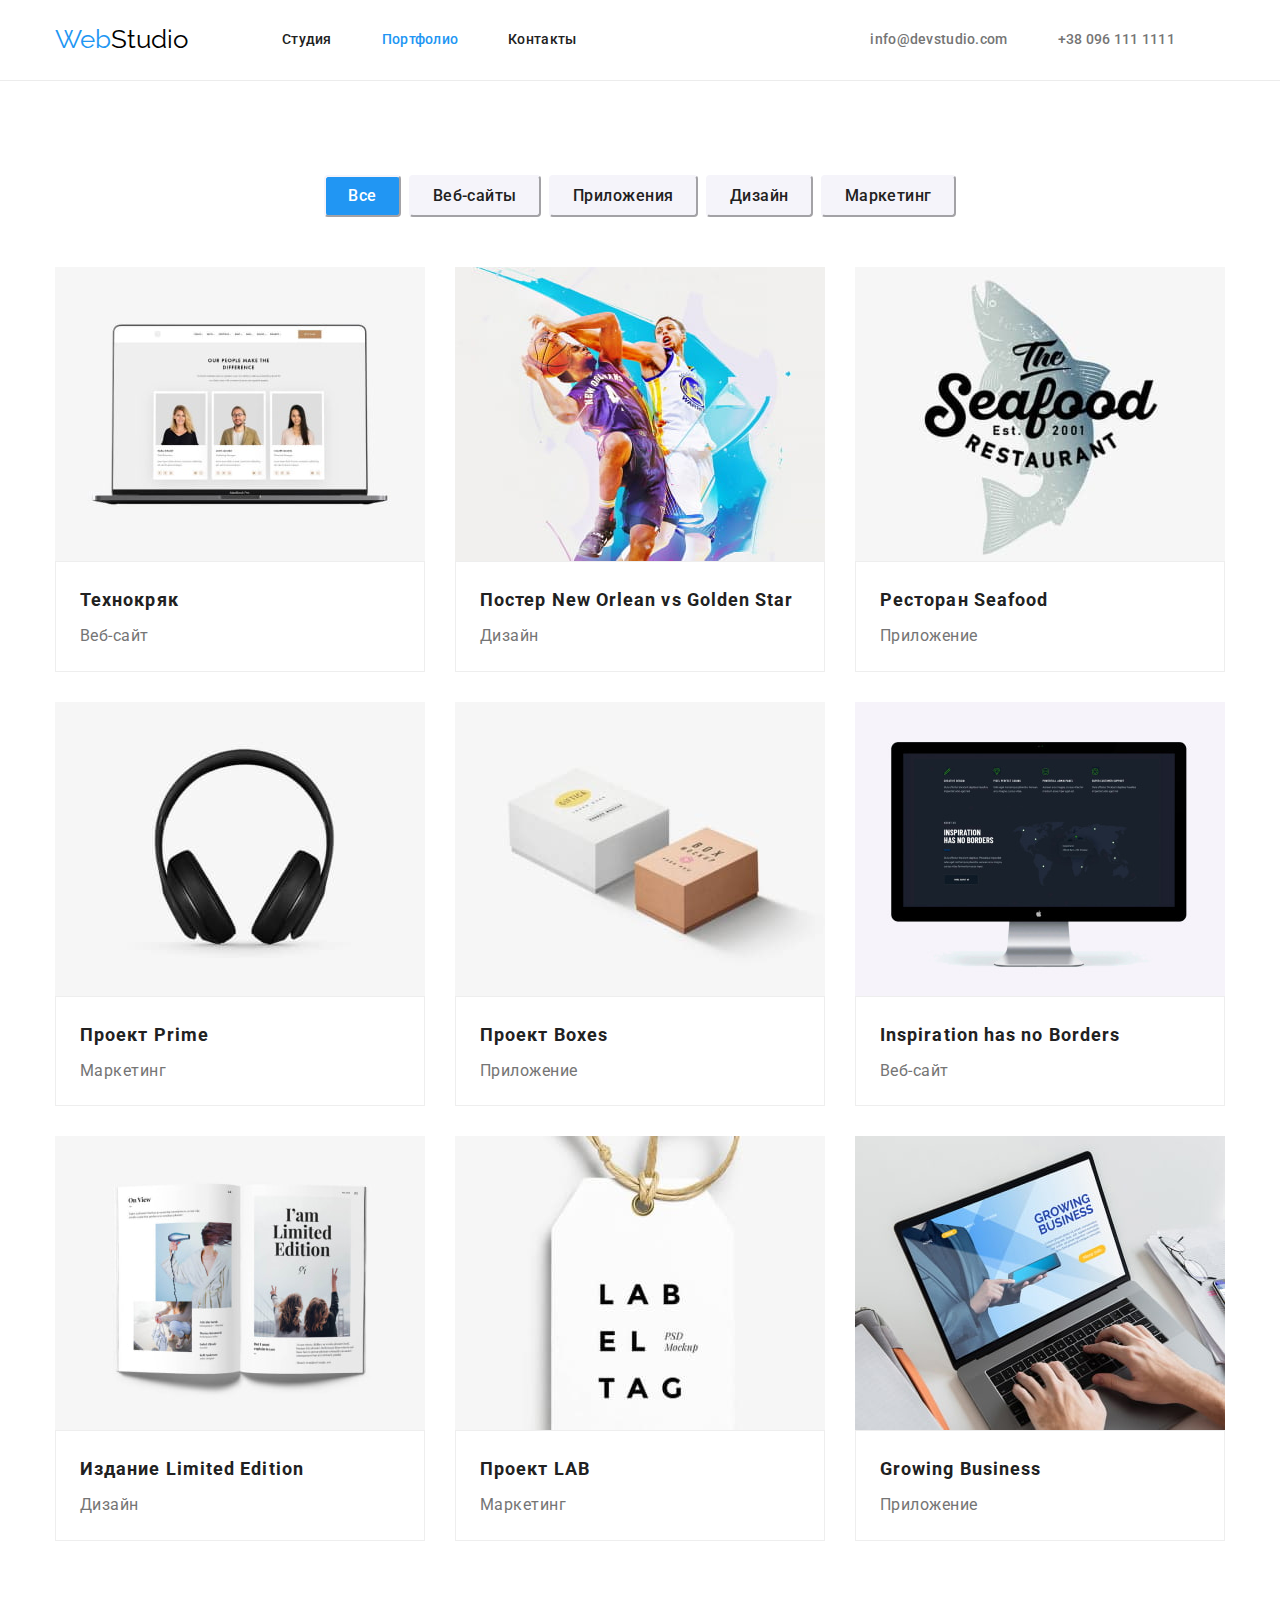
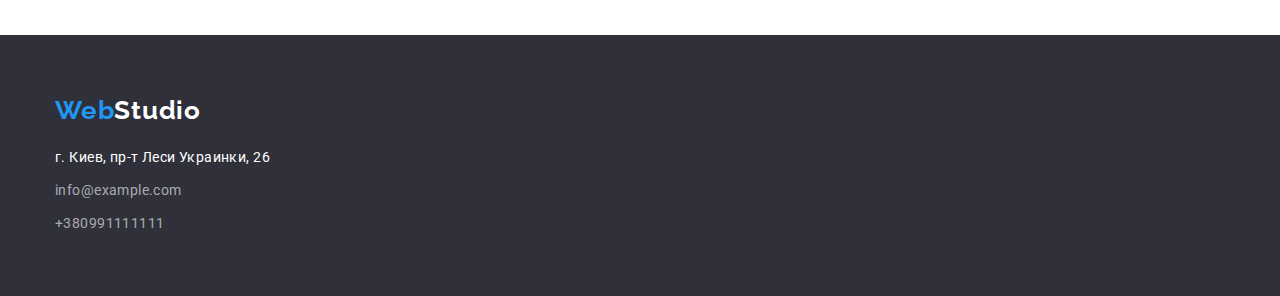
==== portfolio.html @ 75cf524b "Initial commit" ====
<!DOCTYPE html>
<html lang="ru">

<head>
    <meta charset="UTF-8">
    <meta http-equiv="X-UA-Compatible" content="IE=edge">
    <meta name="viewport" content="width=device-width, initial-scale=1.0">
    <title>Document</title>
    <link
        href="https://fonts.googleapis.com/css2?family=Montserrat:wght@400;500;600&family=Raleway:wght@700&family=Roboto:wght@400;500;700;900&display=swap"
        rel="stylesheet">
    <link rel="stylesheet"
        href="https://cdnjs.cloudflare.com/ajax/libs/modern-normalize/1.1.0/modern-normalize.min.css">
    <link rel="stylesheet" href="./css/styles.css">
</head>

<body>
    <header class="page-header">
        <div class="container">
            <nav class="main-nav">
                <a class=" link logo-link" href="WebStudio"><span class="logo-accent">Web</span>Studio</a>
                <ul class="list menu-nav header-container">
                    <li class="item menu-nav"><a href="./index.html" class="link item-link">Студия</a></li>
                    <li class="item menu-nav"><a href="./portfolio.html"
                            class="link link-current item-link">Портфолио</a></li>
                    <li class="item menu-nav"><a href="Контакты" class="link item-link">Контакты</a></li>

                </ul>
                <ul class="list site-nav header-container">
                    <li class="item site-nav"><a class="item link mail-link"
                            href="info@devstudio.com">info@devstudio.com</a></li>
                    <li class="item site-nav"><a class="item link tel-link" href="+380961111111">+38 096 111 1111</a>
                    </li>
                </ul>
            </nav>
        </div>
    </header>
    <main>
        <section class="section-portfolio">
            <div class="container container-pr">
                <ul class="list button-list">
                    <li class="btn"><button class="button button-current" type="button">Все</button></li>
                    <li class="btn"><button class="button" type="button">Веб-сайты</button></li>
                    <li class="btn"><button class="button" type="button">Приложения</button></li>
                    <li class="btn"><button class="button" type="button">Дизайн</button></li>
                    <li class="btn"><button class="button" type="button">Маркетинг</button></li>
                </ul>

                <h2 class="section-title visually-hidden">Проекты</h2>
                <ul class="list projects-list">
                    <li class="item flex-element"> <a class="link" href=""><img src="./images/img3.jpg" alt="Технокряк"
                                width="370">
                            <div class="card-projects">
                                <h3 class="section-title-prg">Технокряк</h3>
                                <p class="prg-text">Веб-сайт</p>
                            </div>
                        </a>
                    </li>
                    <li class="item flex-element"> <a class="link" href=""><img src="./images/img4.jpg"
                                alt="Постер New Orlean vs Golden Star" width="370">

                            <div class="card-projects">
                                <h3 class="section-title-prg">Постер New Orlean vs Golden Star</h3>
                                <p class="prg-text">Дизайн</p>
                            </div>
                        </a>
                    </li>
                    <li class="item flex-element"> <a class="link" href=""><img src="./images/img5.jpg"
                                alt="Ресторан Seafood" width="370">
                            <div class="card-projects">
                                <h3 class="section-title-prg">Ресторан Seafood</h3>
                                <p class="prg-text">Приложение</p>
                            </div>
                        </a>
                    </li>
                    <li class="item flex-element"> <a class="link" href=""><img src="./images/img6.jpg"
                                alt="Проект Prime" width="370">
                            <div class="card-projects">
                                <h3 class="section-title-prg">Проект Prime</h3>
                                <p class="prg-text">Маркетинг</p>
                            </div>
                        </a>
                    </li>
                    <li class="item flex-element"><a class="link" href=""><img src="./images/img7.jpg"
                                alt="Проект Boxes" width="370">
                            <div class="card-projects">
                                <h3 class="section-title-prg">Проект Boxes</h3>
                                <p class="prg-text">Приложение</p>
                            </div>
                        </a>
                    </li>
                    <li class="item flex-element"><a class="link" href=""><img src="./images/img8.jpg"
                                alt="Inspiration has no Borders" width="370">
                            <div class="card-projects">
                                <h3 class="section-title-prg">Inspiration has no Borders</h3>
                                <p class="prg-text">Веб-сайт</p>
                            </div>
                        </a>
                    </li>
                    <li class="item flex-element"><a class="link" href=""><img src="./images/img9.jpg"
                                alt="Издание Limited Edition" width="370">
                            <div class="card-projects">
                                <h3 class="section-title-prg">Издание Limited Edition</h3>
                                <p class="prg-text">Дизайн</p>
                            </div>
                        </a>
                    </li>
                    <li class="item flex-element"> <a class="link" href=""><img src="./images/img10.jpg"
                                alt="Проект LAB" width="370">
                            <div class="card-projects">
                                <h3 class="section-title-prg">Проект LAB</h3>
                                <p class="prg-text">Маркетинг</p>
                            </div>
                        </a>
                    </li>
                    <li class="item flex-element"><a class="link" href=""><img src="./images/img11.jpg"
                                alt="Growing Business" width="370">
                            <div class="card-projects">
                                <h3 class="section-title-prg">Growing Business</h3>
                                <p class="prg-text">Приложение</p>
                            </div>
            </div>
            </a>
            </li>
            </ul>
        </section>
    </main>


    <footer class="footer">
        <div class="container">
            <a class="link logo-link-address" href="WebStudio"><span class=" logo-accent">Web</span>Studio</a>
            <div class="footer-container">
                <address class="address">
                    г. Киев, пр-т Леси Украинки, 26 <br>
                    <a class="link email-link" href="mailto:info@example.com">info@example.com <br></a>
                    <a class="link phone-link" href="tel:+380991111111">+380991111111</a>
                </address>
            </div>
        </div>
    </footer>
</body>

</html>
---- css/styles.css ----
*,
*::before,
*::after {
    box-sizing: border-box;
}

:root {
    --main-font: 'Roboto', sans-serif;
    --secondary-font: 'Raleway', sans-serif;
    --primari-text-color: #757575;
    --title-text-color: #212121;
    --accent-color: #2196F3;
    --dark-bg-cl: #2F303A;
    --light-bg-cl: #F5F4FA;

}

.visually-hidden {
    position: absolute;
    width: 1px;
    height: 1px;
    margin: -1px;
    border: 0;
    padding: 0;

    white-space: nowrap;
    clip-path: inset(100%);
    clip: rect(0 0 0 0);
    overflow: hidden;
}

img {
    display: block;
}

h1,
h2,
h3,
h4,
h5,
h6,
p {
    margin: 0;
}

.list {
    list-style: none;
    padding: 0;
    margin: 0;
}

.link {
    text-decoration: none;
    color: currentColor;

}

body {
    color: #212121;
    font-family: var(--main-font), sans-serif;

}

.container {
    width: 1200px;
    padding-left: 15px;
    padding-right: 15px;
    margin-left: auto;
    margin-right: auto;

}

.page-header {
    background-color: #FFFFFF;
    border-bottom: 1px solid #ECECEC;

}

.logo-link {
    margin-right: 94px;
    color: #000000;
    font-family: var(--secondary-font), sans-serif;
    font-size: 26px;
    line-height: 1.2
}

.logo-accent {
    color: var(--accent-color);
}

.logo-accent-bl {
    color: #FFFFFF;
}

.main-nav {
    display: flex;
    align-items: center;

}

.menu-nav {
    display: flex;
    color: var(--title-text-color);
    font-size: 14px;
    font-weight: 500;
    line-height: 1.14;
    letter-spacing: 0.02em;
}


.link mail-link,
.link tel-link {
    color: #757575;
}

.site-nav.header-container {
    display: flex;
    margin-left: auto;
}

.site-nav {
    font-weight: 500;
    font-size: 14px;
    line-height: 1.14;
    letter-spacing: 0.02em;
    color: #757575;
}

.site-nav:hover .site-nav:focus {
    color: #2196F3;
}

.item-link {
    display: block;
    padding-top: 32px;
    padding-bottom: 32px;
}

.item.menu-nav {
    margin-right: 50px;
}

.item.menu-nav:last-child {
    margin-right: 0;
}

.item.site-nav {
    margin-right: 50px;
}

.menu-nav.link {
    color: var(--title-text-color);

}

.menu-nav .link:hover,
.menu-nav .link:focus {
    color: #2196F3
}

.link-current {
    color: #2196F3;
}

.button.button-current {
    background-color: #2196F3;
    color: #FFFFFF;
}

.hero {
    background-color: var(--dark-bg-cl);

}
.hero.section{
    padding-top: 200px;
    padding-bottom: 200px;
}

.hero-title {
    color: #FFFFFF;
    text-transform: uppercase;
    font-weight: 900;
    font-size: 44px;
    line-height: 1.37;
    letter-spacing: 0.06em;
    text-align: center;
    margin-bottom: 30px;
}
.section-bg {
    padding-top: 94px;
}
.section {
    padding: 94px 0;
}
.section-title {
    color: var(--title-text-color);
    font-weight: 700;
    font-size: 14px;
    line-height: 1.14;
    letter-spacing: 0.03em;
    text-transform: uppercase;
    margin-bottom: 10px;

}

.section-subtitle {
    color: var(--title-text-color);
    font-weight: 700;
    font-size: 36px;
    line-height: 1.17;
    text-align: center;
    letter-spacing: 0.03em;
    margin-bottom: 50px;
}

.list.box-list {
    display: flex;
}
.box-list{
    width: 370px;
    margin-right: 30px
}
.box-list:last-child {
    margin-right: 0;
}
.section-text {
    color: var(--primari-text-color);
    font-weight: 400;
    font-size: 14px;
    line-height: 1.7;
    letter-spacing: 0.03em;
}

.section-title-name {
    font-weight: 500;
    font-size: 16px;
    line-height: 1.19;
    letter-spacing: 0.03em;
}

.section-team-tx {
    color: var(--primari-text-color);
    font-weight: 400;
    font-size: 16px;
    line-height: 1.19;
    letter-spacing: 0.03em;
}

.section-title-prg {
    font-weight: 700;
    font-size: 18px;
    line-height: 2;
    letter-spacing: 0.06em;
    margin-bottom: 4px;
}

.prg-text {

    color: var(--primari-text-color);
    font-size: 16px;
    line-height: 1.8;
    letter-spacing: 0.03em;
}

.section-team {
    padding: 94px 0;
    background-color: #F5F4FA;

}
.card-member {
    background-color: #FFFFFF;
    text-align: center;
    padding-top: 30px;
    padding-bottom: 30px;
    box-shadow: 0px 1px 3px rgba(0, 0, 0, 0.12), 0px 1px 1px rgba(0, 0, 0, 0.14), 0px 2px 1px rgba(0, 0, 0, 0.2);
    border-radius: 0px 0px 4px 4px;
}

.list.team-list {
    display: flex;
}

.container.hero-container {
    display: flex;
    flex-direction: column;
    align-items: center;
}

.main-button {
    font-family: inherit;
    background-color: var(--accent-color);
    cursor: pointer;
    color: #FFFFFF;
    width: 200px;
    height: 50px;
    font-weight: 700;
    font-size: 16px;
    line-height: 1.9;
    letter-spacing: 0.06em;
    border-radius: 4px;

}

.main-button:hover,
.main-button:focus {
    background-color: #188CE8;
    color: #FFFFFF;

}

.btn:last-child {
    margin-right: 0;
}

.btn {
    margin-right: 8px;
}

.button {
    font-family: inherit;
    background-color: var(--light-bg-cl);
    color: var(--title-texr);
    font-size: 16px;
    line-height: 1.62;
    font-weight: 500;
    text-align: center;
    letter-spacing: 0.03em;
    border-radius: 4px;
    border-color: #F5F4FA;
    display: inline-block;
    padding: 6px 22px;
}


.button:hover,
.button:focus {
    background-color: #188CE8;
    color: #FFFFFF;
}

.button {
    background-color: var(--light-bg-cl);
    cursor: pointer;
}

.list.features-list {
    display: flex;
    justify-content: center;

}

.item-list {
    width: 270px;
    margin-right: 30px;
    align-items: flex-end;
    justify-content: center;
}

.item-list:last-child {
    margin-right: 0;
}


.address {
    font-style: normal;
    color: #FFFFFf;
    font-size: 14px;
    line-height: 1.7;
    letter-spacing: 0.03em;

}

.logo-link-address {
    font-family: var(--secondary-font), sans-serif;
    color: #FFFFFF;
    font-weight: 700;
    font-size: 26px;
    line-height: 1.2;
    letter-spacing: 0.03em;
    display: flex;
    padding-bottom: 20px;
}

.link.email-link,
.link.phone-link {
    color: rgba(255, 255, 255, 0.6);
    display: flex;
    margin-top: 9px;

}

.link.mail-link:focus,
.link.mail-link:hover,
.link.tel-link:focus,
.link.tel-link:hover,
.link.phone-link:focus,
.link.phone-link:hover,
.link.email-link:hover,
.link.email-link:focus {
    color: var(--accent-color);
}
.section-portfolio{
    padding-top: 94px;
    padding-bottom: 94px;
}
.list.button-list {
    display: flex;
    justify-content: center;
    margin-bottom: 50px;
}


.item.flex-element {
    align-items: center;
    width: 370px;
    margin-bottom:30px;
    margin-right:30px;
}

.item.flex-element:nth-child(3n) {
    margin-right: 0;
}
.item.flex-element:nth-last-child(-n+3){
    margin-bottom: 0;
}

.list.projects-list {
    display: flex;
    flex-wrap: wrap;
}

.list.projects-list.item {
    width: 370px;

}

.card-projects {
    padding-top: 20px;
    padding-bottom: 20px;
    padding-right: 24px;
    padding-left: 24px;
    width: 370px;
    border: 1px solid #EEEEEE;
}
.footer {
    background-color: var(--dark-bg-cl);
}
.footer{
    padding-top:60px ;
    padding-bottom:60px ;
}
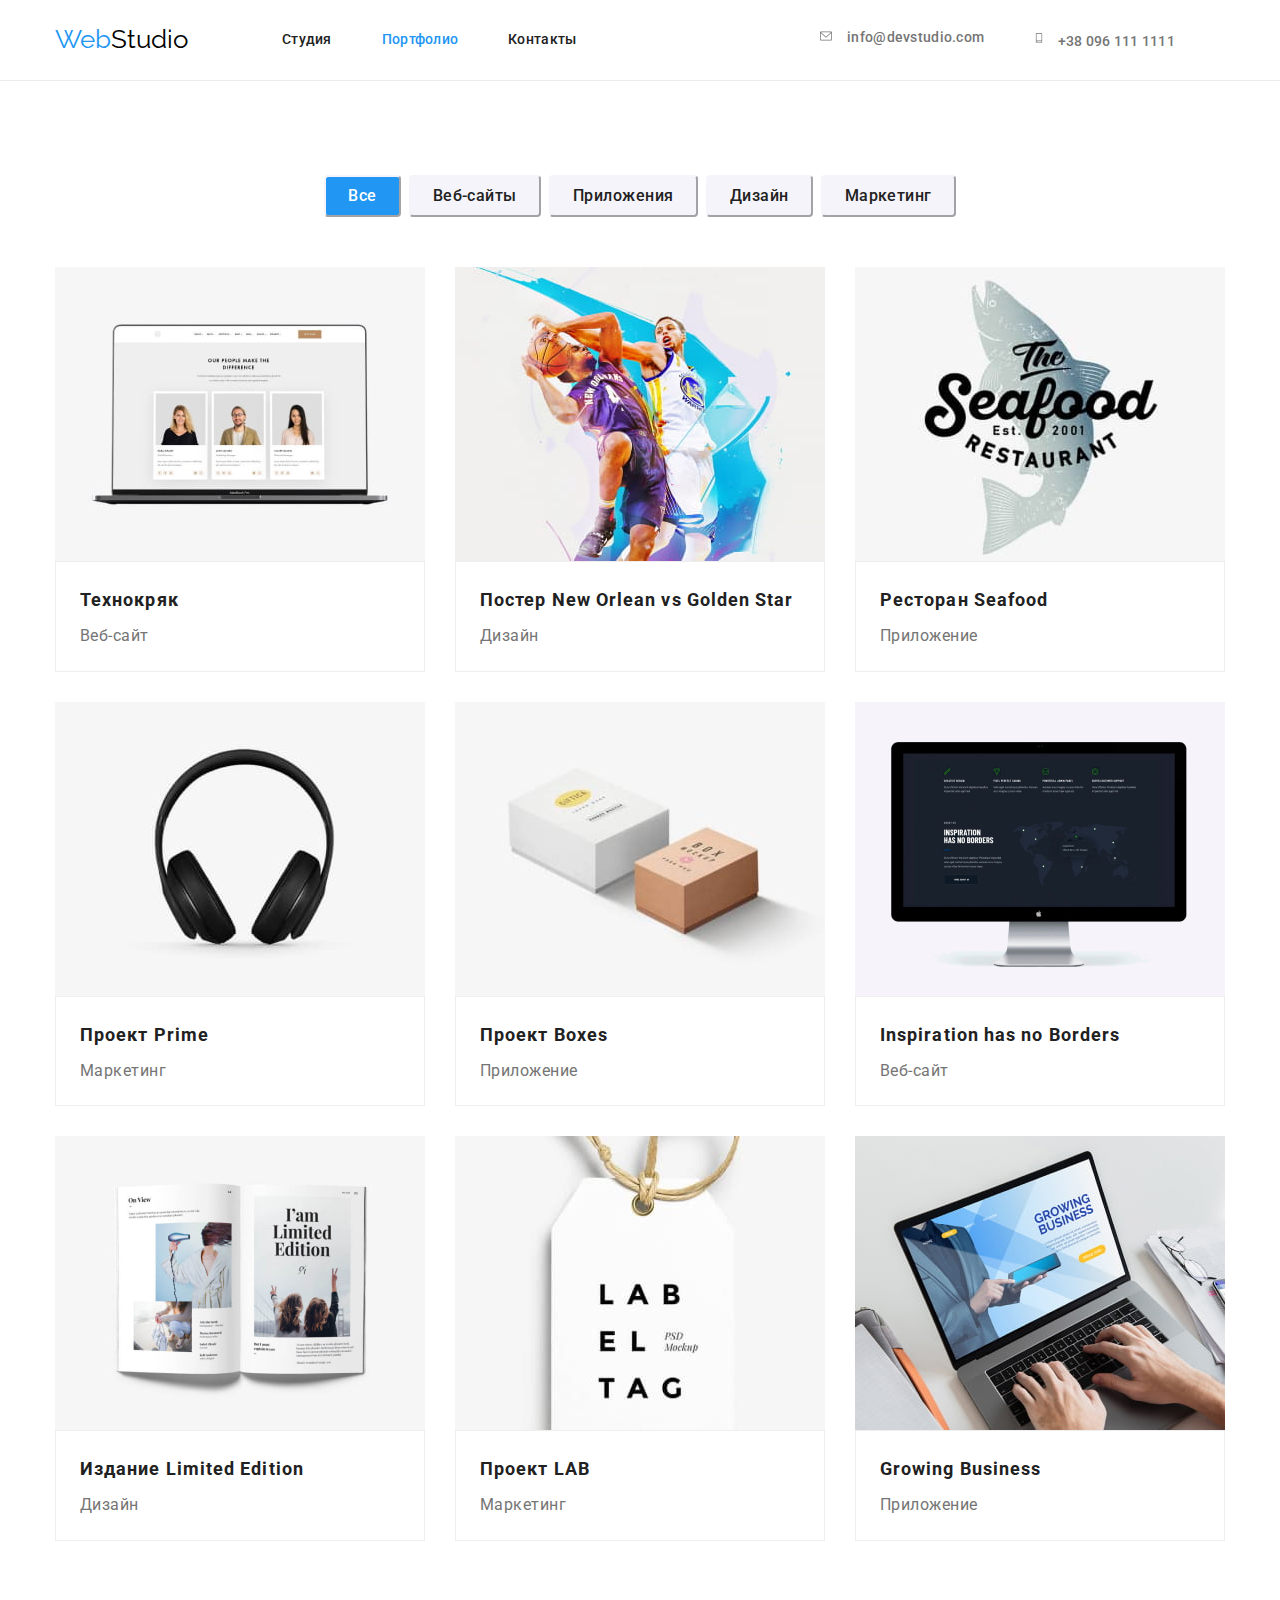
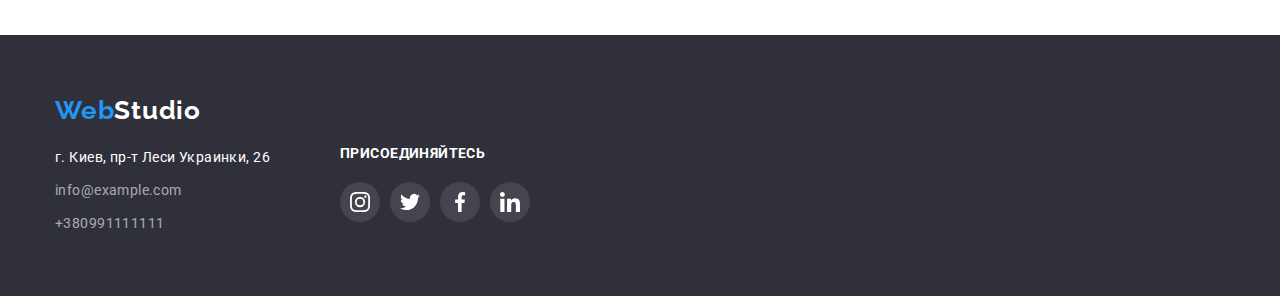
==== commit 7fdf23df: "Додає розмітку і оформлення іконок і декоративних ефектів" ====
--- a/portfolio.html
+++ b/portfolio.html
@@ -27,9 +27,16 @@
 
                 </ul>
                 <ul class="list site-nav header-container">
-                    <li class="item site-nav"><a class="item link mail-link"
-                            href="info@devstudio.com">info@devstudio.com</a></li>
-                    <li class="item site-nav"><a class="item link tel-link" href="+380961111111">+38 096 111 1111</a>
+                    <li class="item site-nav"><a class="item link mail-link" href="info@devstudio.com">
+                            <svg class="icon-email" width="16" height="12">
+                                <use href="/images/icons.svg#envelope"></use>
+                            </svg>
+                            info@devstudio.com</a></li>
+                    <li class="item site-nav"><a class="item link tel-link" href="+380961111111"><svg class="icon-tel"
+                                width="10" height="16">
+                                <use href="./images/icons.svg#smartphone"></use>
+                            </svg>
+                            +38 096 111 1111</a>
                     </li>
                 </ul>
             </nav>
@@ -65,7 +72,7 @@
                             </div>
                         </a>
                     </li>
-                    <li class="item flex-element"> <a class="link" href=""><img src="./images/img5.jpg"
+                    <li class="item flex-element"> <a class=" link" href=""><img src="./images/img5.jpg"
                                 alt="Ресторан Seafood" width="370">
                             <div class="card-projects">
                                 <h3 class="section-title-prg">Ресторан Seafood</h3>
@@ -73,7 +80,7 @@
                             </div>
                         </a>
                     </li>
-                    <li class="item flex-element"> <a class="link" href=""><img src="./images/img6.jpg"
+                    <li class="item flex-element"> <a class=" link" href=""><img src="./images/img6.jpg"
                                 alt="Проект Prime" width="370">
                             <div class="card-projects">
                                 <h3 class="section-title-prg">Проект Prime</h3>
@@ -81,7 +88,7 @@
                             </div>
                         </a>
                     </li>
-                    <li class="item flex-element"><a class="link" href=""><img src="./images/img7.jpg"
+                    <li class="item flex-element"><a class=" link" href=""><img src="./images/img7.jpg"
                                 alt="Проект Boxes" width="370">
                             <div class="card-projects">
                                 <h3 class="section-title-prg">Проект Boxes</h3>
@@ -97,7 +104,7 @@
                             </div>
                         </a>
                     </li>
-                    <li class="item flex-element"><a class="link" href=""><img src="./images/img9.jpg"
+                    <li class="item flex-element"><a class=" link" href=""><img src="./images/img9.jpg"
                                 alt="Издание Limited Edition" width="370">
                             <div class="card-projects">
                                 <h3 class="section-title-prg">Издание Limited Edition</h3>
@@ -136,6 +143,26 @@
                     <a class="link email-link" href="mailto:info@example.com">info@example.com <br></a>
                     <a class="link phone-link" href="tel:+380991111111">+380991111111</a>
                 </address>
+                <div class="section social-links">
+                    <h4 class="social-accede">Присоединяйтесь</h4>
+                    <ul class=" list social-list">
+                        <li class="socials-item"> <a class="socials-link-accede link" href=""><svg class="cocials-icon"
+                                    width="20" height="20">
+                                    <use href="/images/icons.svg#instagram"></use>
+                                </svg></a></li>
+                        <li class="socials-item"><a class="socials-link-accede link" href=""> <svg class="cocials-icon"
+                                    width="20" height="20">
+                                    <use href="/images/icons.svg#twitter"></use>
+                                </svg> </a></li>
+                        <li class="socials-item"><a class="socials-link-accede link " href=""> <svg class="cocials-icon"
+                                    width="20" height="20">
+                                    <use href="/images/icons.svg#facebook"></use>
+                                </svg> </a></li>
+                        <li class="socials-item"><a class="socials-link-accede link " href=""> <svg class="cocials-icon"
+                                    width="20" height="20">
+                                    <use href="/images/icons.svg#linkedin"></use>
+                                </svg> </a></li>
+                </div>
             </div>
         </div>
     </footer>
--- a/css/styles.css
+++ b/css/styles.css
@@ -106,12 +106,30 @@
     line-height: 1.14;
     letter-spacing: 0.02em;
 }
+ .icon-email{
+    margin-right: 10px;
+    align-items: center;
+    fill: var(--primari-text-color);
+    
+ }
+.icon-tel{
+    margin-right: 10px;
+    align-items: center;
+    fill: var(--primari-text-color);
+}
 
 
 .link mail-link,
 .link tel-link {
     color: #757575;
 }
+.icon-email:hover,
+.icon-email:focus,
+.icon-tel:hover,
+.icon-tel:focus{
+    fill: var(--accent-color);
+}
+
 
 .site-nav.header-container {
     display: flex;
@@ -166,11 +184,19 @@
     background-color: #2196F3;
     color: #FFFFFF;
 }
-
-.hero {
-    background-color: var(--dark-bg-cl);
-
-}
+.overlay {
+    height: 600px;
+    max-width: 1600px;
+    margin-right: auto;
+    margin-left: auto;
+    background-position: center;
+    background-size: cover;
+    background-repeat: no-repeat;
+    background-image:linear-gradient( to right, rgba(47,48,58,0.4), rgba(47,48,58,0.4)),url(/images/hero.jpg)
+    
+
+}
+
 .hero.section{
     padding-top: 200px;
     padding-bottom: 200px;
@@ -244,6 +270,7 @@
     font-size: 16px;
     line-height: 1.19;
     letter-spacing: 0.03em;
+    margin-bottom: 16px;
 }
 
 .section-title-prg {
@@ -267,6 +294,32 @@
     background-color: #F5F4FA;
 
 }
+/*
+social-links
+*/
+.socials{
+    display: flex;
+    align-items: center;
+    justify-content: center;
+    padding-left: 0px;
+    gap: 10px;
+}
+.socials-link{
+display: flex;
+align-items: center;
+justify-content: center;
+width: 40px;
+height: 40px;
+background-color: #FFFFFF;
+fill: #AFB1B8;
+border-radius: 50%;
+}
+.socials-link:hover,
+.socials-link:focus{
+    background-color: var(--accent-color);
+    fill: #FFFFFF;
+}
+
 .card-member {
     background-color: #FFFFFF;
     text-align: center;
@@ -336,6 +389,7 @@
 .button:focus {
     background-color: #188CE8;
     color: #FFFFFF;
+    box-shadow: 0px 3px 1px rgba(0, 0, 0, 0.1), 0px 1px 2px rgba(0, 0, 0, 0.08), 0px 2px 2px rgba(0, 0, 0, 0.12);
 }
 
 .button {
@@ -347,6 +401,22 @@
     display: flex;
     justify-content: center;
 
+}
+.icon-features{
+    width: 70px;
+    height: 70px;
+
+}
+.features{
+    display: flex;
+    align-items: center;
+    justify-content: center;
+    width: 270px;
+    height: 120px;
+    margin-bottom: 30px;
+    margin-right: 30px;
+    background-color: var(--light-bg-cl);
+    border-radius: 4px;
 }
 
 .item-list {
@@ -359,9 +429,40 @@
 .item-list:last-child {
     margin-right: 0;
 }
-
+.client-list{
+display: flex;
+align-items: center;
+justify-content: center;
+}
+.client{
+    width: 170px;
+    height: 92px;
+    margin-right: 30px;
+    border: 1px solid #AFB1B8;
+    border-radius: 4px;
+    fill: #AFB1B8;
+}
+.client:hover,
+.client:focus{
+    fill: var(--accent-color);
+    border: 1px solid #2196F3;
+        border-radius: 4px;
+}
+.section-clients{
+    margin-top: 94px;
+    margin-bottom: 94px;
+}
+.icon-client{
+    display: block;
+        align-items: center;
+        justify-content: center;
+    
+}
 
 .address {
+    display: block;
+    align-items: center;
+    margin-right: 70px;
     font-style: normal;
     color: #FFFFFf;
     font-size: 14px;
@@ -369,7 +470,51 @@
     letter-spacing: 0.03em;
 
 }
-
+.footer-container{
+    display: flex;
+}
+.social-accede{
+    display: flex;
+    align-items: baseline;
+    font-style: normal;
+    font-weight: 700;
+    font-size: 14px;
+    line-height: 1.14;
+    letter-spacing: 0.03em;
+    text-align: center;
+    text-transform: uppercase;
+    color: #FFFFFF;
+    padding: 0 0;
+    margin-bottom: 20px;
+}
+
+.section.social-links{
+    display:inline-block;
+    align-items: center;
+    justify-content: center;
+    padding: 0 0;
+    
+}
+.socials-link-accede{
+    display: flex;
+    align-items: center;
+    justify-content: center;
+    width: 40px;
+    height: 40px;
+    background-color:rgba(255, 255, 255, 0.1);
+    fill: #FFFFFF;
+    border-radius: 50%;
+    }
+.socials-link-accede:hover,
+.socials-link-accede:focus{
+    background-color: var(--accent-color);
+}
+.social-list {
+    display: flex;
+}
+.socials-link-accede{
+    margin-right:10px ;
+}
 .logo-link-address {
     font-family: var(--secondary-font), sans-serif;
     color: #FFFFFF;
@@ -396,7 +541,7 @@
 .link.phone-link:focus,
 .link.phone-link:hover,
 .link.email-link:hover,
-.link.email-link:focus {
+.link.email-link:focus{
     color: var(--accent-color);
 }
 .section-portfolio{
@@ -441,6 +586,11 @@
     padding-left: 24px;
     width: 370px;
     border: 1px solid #EEEEEE;
+
+}
+.item.flex-element:hover,
+.item.flex-element:focus{
+    box-shadow: 0px 1px 1px rgba(0, 0, 0, 0.12), 0px 4px 4px rgba(0, 0, 0, 0.06), 1px 4px 6px rgba(0, 0, 0, 0.16);
 }
 .footer {
     background-color: var(--dark-bg-cl);
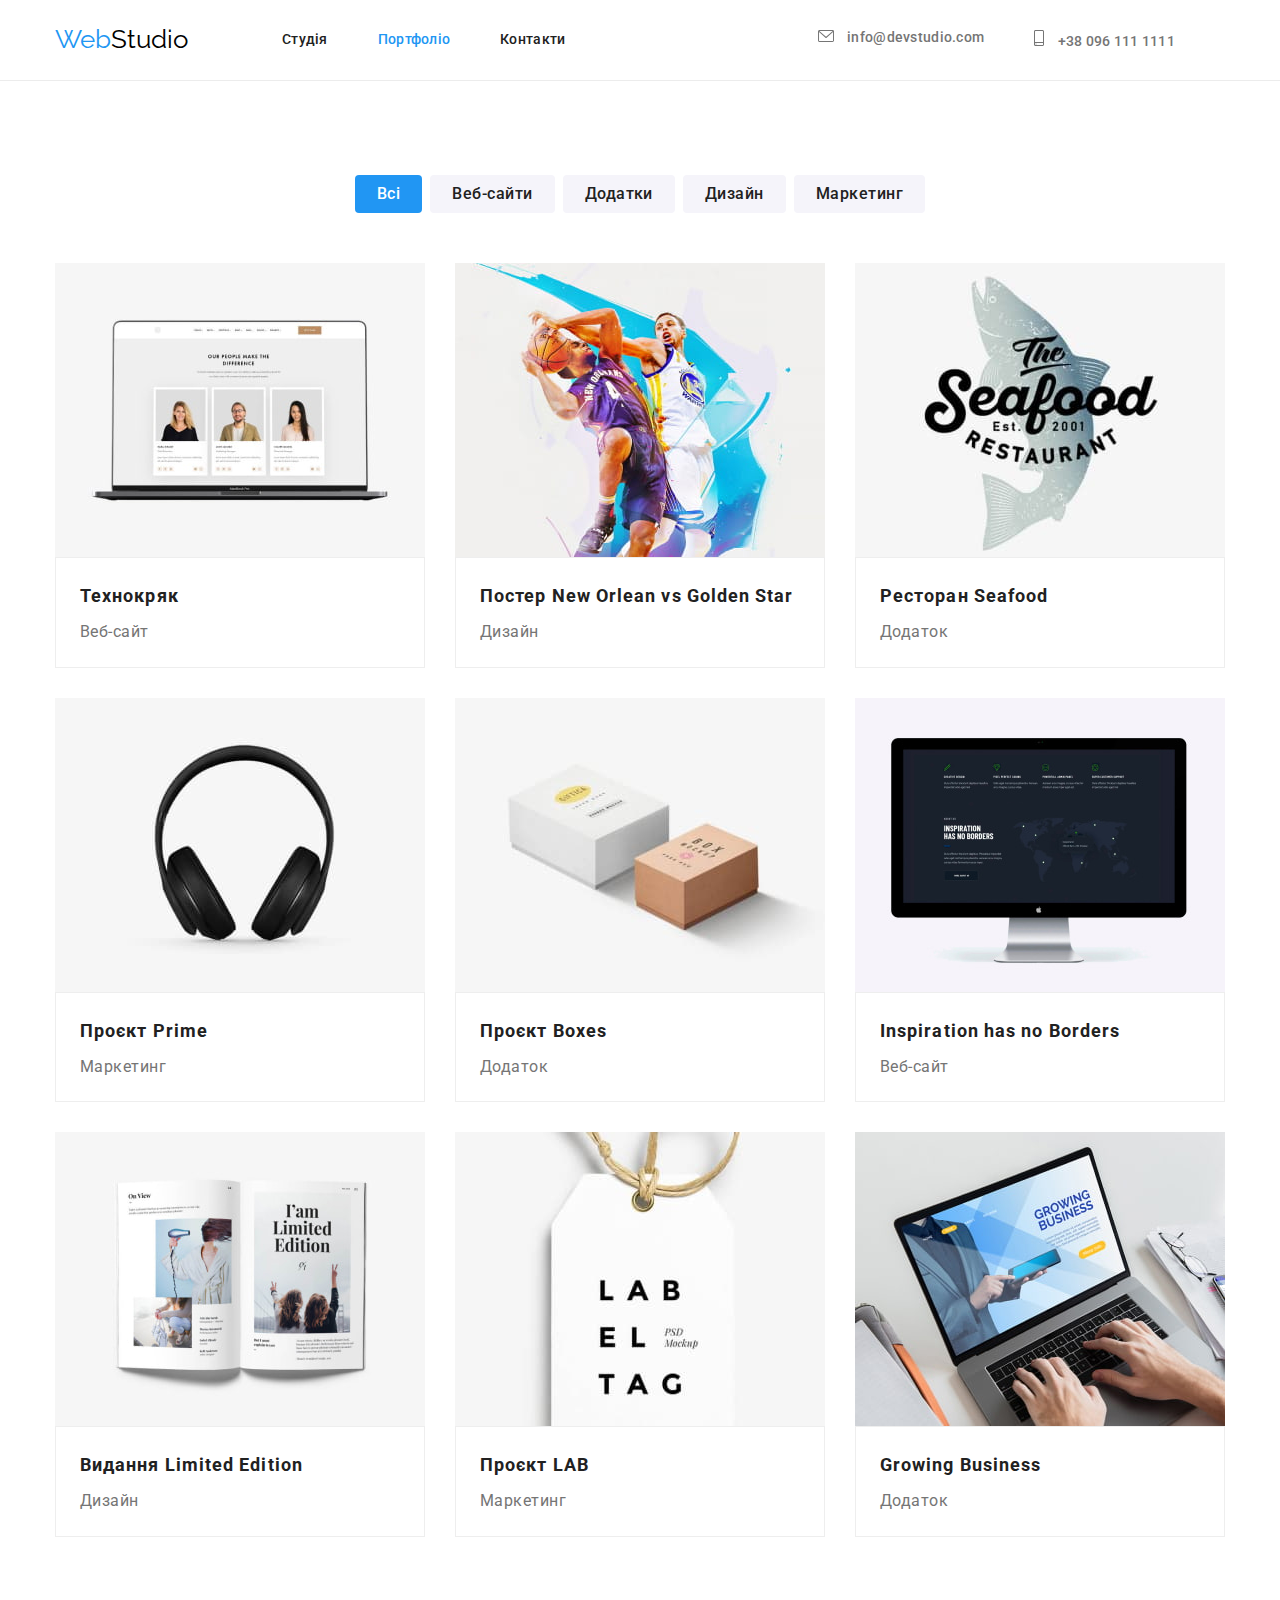
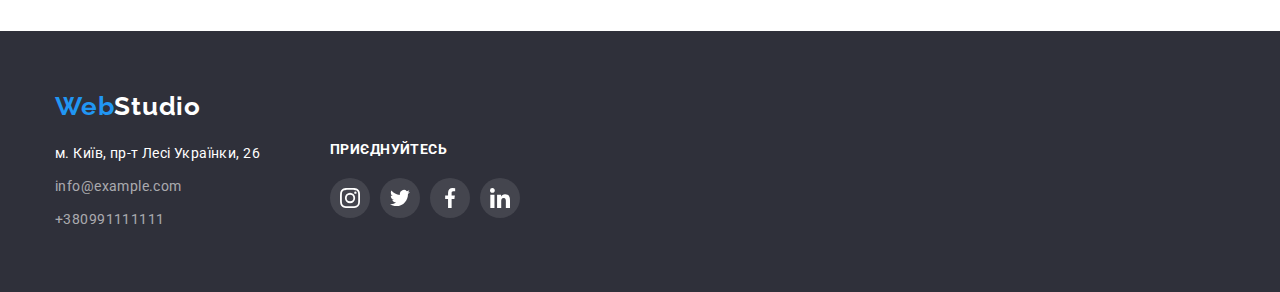
==== commit 799f54e1: "Додає розмітку оформлення іконок та декоративних ефектів, змінена мова макету на укр" ====
--- a/portfolio.html
+++ b/portfolio.html
@@ -1,5 +1,5 @@
 <!DOCTYPE html>
-<html lang="ru">
+<html lang="uk">
 
 <head>
     <meta charset="UTF-8">
@@ -20,16 +20,16 @@
             <nav class="main-nav">
                 <a class=" link logo-link" href="WebStudio"><span class="logo-accent">Web</span>Studio</a>
                 <ul class="list menu-nav header-container">
-                    <li class="item menu-nav"><a href="./index.html" class="link item-link">Студия</a></li>
+                    <li class="item menu-nav"><a href="./index.html" class="link item-link">Студія</a></li>
                     <li class="item menu-nav"><a href="./portfolio.html"
-                            class="link link-current item-link">Портфолио</a></li>
-                    <li class="item menu-nav"><a href="Контакты" class="link item-link">Контакты</a></li>
+                            class="link link-current item-link">Портфоліо</a></li>
+                    <li class="item menu-nav"><a href="Контакты" class="link item-link">Контакти</a></li>
 
                 </ul>
                 <ul class="list site-nav header-container">
                     <li class="item site-nav"><a class="item link mail-link" href="info@devstudio.com">
                             <svg class="icon-email" width="16" height="12">
-                                <use href="/images/icons.svg#envelope"></use>
+                                <use href="./images/icons.svg#envelope"></use>
                             </svg>
                             info@devstudio.com</a></li>
                     <li class="item site-nav"><a class="item link tel-link" href="+380961111111"><svg class="icon-tel"
@@ -46,14 +46,14 @@
         <section class="section-portfolio">
             <div class="container container-pr">
                 <ul class="list button-list">
-                    <li class="btn"><button class="button button-current" type="button">Все</button></li>
-                    <li class="btn"><button class="button" type="button">Веб-сайты</button></li>
-                    <li class="btn"><button class="button" type="button">Приложения</button></li>
+                    <li class="btn"><button class="button button-current" type="button">Всі</button></li>
+                    <li class="btn"><button class="button" type="button">Веб-сайти</button></li>
+                    <li class="btn"><button class="button" type="button">Додатки</button></li>
                     <li class="btn"><button class="button" type="button">Дизайн</button></li>
                     <li class="btn"><button class="button" type="button">Маркетинг</button></li>
                 </ul>
 
-                <h2 class="section-title visually-hidden">Проекты</h2>
+                <h2 class="section-title visually-hidden">Проєкти</h2>
                 <ul class="list projects-list">
                     <li class="item flex-element"> <a class="link" href=""><img src="./images/img3.jpg" alt="Технокряк"
                                 width="370">
@@ -76,14 +76,14 @@
                                 alt="Ресторан Seafood" width="370">
                             <div class="card-projects">
                                 <h3 class="section-title-prg">Ресторан Seafood</h3>
-                                <p class="prg-text">Приложение</p>
+                                <p class="prg-text">Додаток</p>
                             </div>
                         </a>
                     </li>
                     <li class="item flex-element"> <a class=" link" href=""><img src="./images/img6.jpg"
                                 alt="Проект Prime" width="370">
                             <div class="card-projects">
-                                <h3 class="section-title-prg">Проект Prime</h3>
+                                <h3 class="section-title-prg">Проєкт Prime</h3>
                                 <p class="prg-text">Маркетинг</p>
                             </div>
                         </a>
@@ -91,8 +91,8 @@
                     <li class="item flex-element"><a class=" link" href=""><img src="./images/img7.jpg"
                                 alt="Проект Boxes" width="370">
                             <div class="card-projects">
-                                <h3 class="section-title-prg">Проект Boxes</h3>
-                                <p class="prg-text">Приложение</p>
+                                <h3 class="section-title-prg">Проєкт Boxes</h3>
+                                <p class="prg-text">Додаток</p>
                             </div>
                         </a>
                     </li>
@@ -107,7 +107,7 @@
                     <li class="item flex-element"><a class=" link" href=""><img src="./images/img9.jpg"
                                 alt="Издание Limited Edition" width="370">
                             <div class="card-projects">
-                                <h3 class="section-title-prg">Издание Limited Edition</h3>
+                                <h3 class="section-title-prg">Видання Limited Edition</h3>
                                 <p class="prg-text">Дизайн</p>
                             </div>
                         </a>
@@ -115,7 +115,7 @@
                     <li class="item flex-element"> <a class="link" href=""><img src="./images/img10.jpg"
                                 alt="Проект LAB" width="370">
                             <div class="card-projects">
-                                <h3 class="section-title-prg">Проект LAB</h3>
+                                <h3 class="section-title-prg">Проєкт LAB</h3>
                                 <p class="prg-text">Маркетинг</p>
                             </div>
                         </a>
@@ -124,7 +124,7 @@
                                 alt="Growing Business" width="370">
                             <div class="card-projects">
                                 <h3 class="section-title-prg">Growing Business</h3>
-                                <p class="prg-text">Приложение</p>
+                                <p class="prg-text">Додаток</p>
                             </div>
             </div>
             </a>
@@ -137,32 +137,34 @@
     <footer class="footer">
         <div class="container">
             <a class="link logo-link-address" href="WebStudio"><span class=" logo-accent">Web</span>Studio</a>
-            <div class="footer-container">
+        </div>
+        <div class="container footer-container">
+            <div class="footer-address">
                 <address class="address">
-                    г. Киев, пр-т Леси Украинки, 26 <br>
+                    м. Київ, пр-т Лесі Українки, 26 <br>
                     <a class="link email-link" href="mailto:info@example.com">info@example.com <br></a>
                     <a class="link phone-link" href="tel:+380991111111">+380991111111</a>
                 </address>
-                <div class="section social-links">
-                    <h4 class="social-accede">Присоединяйтесь</h4>
-                    <ul class=" list social-list">
-                        <li class="socials-item"> <a class="socials-link-accede link" href=""><svg class="cocials-icon"
-                                    width="20" height="20">
-                                    <use href="/images/icons.svg#instagram"></use>
-                                </svg></a></li>
-                        <li class="socials-item"><a class="socials-link-accede link" href=""> <svg class="cocials-icon"
-                                    width="20" height="20">
-                                    <use href="/images/icons.svg#twitter"></use>
-                                </svg> </a></li>
-                        <li class="socials-item"><a class="socials-link-accede link " href=""> <svg class="cocials-icon"
-                                    width="20" height="20">
-                                    <use href="/images/icons.svg#facebook"></use>
-                                </svg> </a></li>
-                        <li class="socials-item"><a class="socials-link-accede link " href=""> <svg class="cocials-icon"
-                                    width="20" height="20">
-                                    <use href="/images/icons.svg#linkedin"></use>
-                                </svg> </a></li>
-                </div>
+            </div>
+            <div class="social-links">
+                <h4 class="social-title">Приєднуйтесь</h4>
+                <ul class=" list social-list">
+                    <li class="socials-item"> <a class="socials-link-accede link" href=""><svg class="cocials-icon"
+                                width="20" height="20">
+                                <use href="./images/icons.svg#instagram"></use>
+                            </svg></a></li>
+                    <li class="socials-item"><a class="socials-link-accede link" href=""> <svg class="cocials-icon"
+                                width="20" height="20">
+                                <use href="./images/icons.svg#twitter"></use>
+                            </svg> </a></li>
+                    <li class="socials-item"><a class="socials-link-accede link " href=""> <svg class="cocials-icon"
+                                width="20" height="20">
+                                <use href="./images/icons.svg#facebook"></use>
+                            </svg> </a></li>
+                    <li class="socials-item"><a class="socials-link-accede link " href=""> <svg class="cocials-icon"
+                                width="20" height="20">
+                                <use href="./images/icons.svg#linkedin"></use>
+                            </svg> </a></li>
             </div>
         </div>
     </footer>
--- a/css/styles.css
+++ b/css/styles.css
@@ -33,6 +33,7 @@
     display: block;
 }
 
+
 h1,
 h2,
 h3,
@@ -192,7 +193,7 @@
     background-position: center;
     background-size: cover;
     background-repeat: no-repeat;
-    background-image:linear-gradient( to right, rgba(47,48,58,0.4), rgba(47,48,58,0.4)),url(/images/hero.jpg)
+    background-image:linear-gradient( to right, rgba(47,48,58,0.4), rgba(47,48,58,0.4)),url(../images/hero.jpg)
     
 
 }
@@ -262,6 +263,7 @@
     font-size: 16px;
     line-height: 1.19;
     letter-spacing: 0.03em;
+    margin-bottom: 10px;
 }
 
 .section-team-tx {
@@ -351,6 +353,7 @@
     line-height: 1.9;
     letter-spacing: 0.06em;
     border-radius: 4px;
+    border: 0;
 
 }
 
@@ -378,10 +381,11 @@
     font-weight: 500;
     text-align: center;
     letter-spacing: 0.03em;
-    border-radius: 4px;
-    border-color: #F5F4FA;
     display: inline-block;
     padding: 6px 22px;
+    border-radius: 4px;
+    border:0;
+    
 }
 
 
@@ -434,7 +438,13 @@
 align-items: center;
 justify-content: center;
 }
+.client:last-child{
+    margin-right: 0;
+}
 .client{
+    display: flex;
+    align-items: center;
+    justify-content: center;
     width: 170px;
     height: 92px;
     margin-right: 30px;
@@ -473,7 +483,10 @@
 .footer-container{
     display: flex;
 }
-.social-accede{
+.footer-address{
+    display: inline-block;
+}
+.social-title{
     display: flex;
     align-items: baseline;
     font-style: normal;
@@ -488,11 +501,10 @@
     margin-bottom: 20px;
 }
 
-.section.social-links{
+.social-links{
     display:inline-block;
     align-items: center;
     justify-content: center;
-    padding: 0 0;
     
 }
 .socials-link-accede{
@@ -515,6 +527,7 @@
 .socials-link-accede{
     margin-right:10px ;
 }
+
 .logo-link-address {
     font-family: var(--secondary-font), sans-serif;
     color: #FFFFFF;
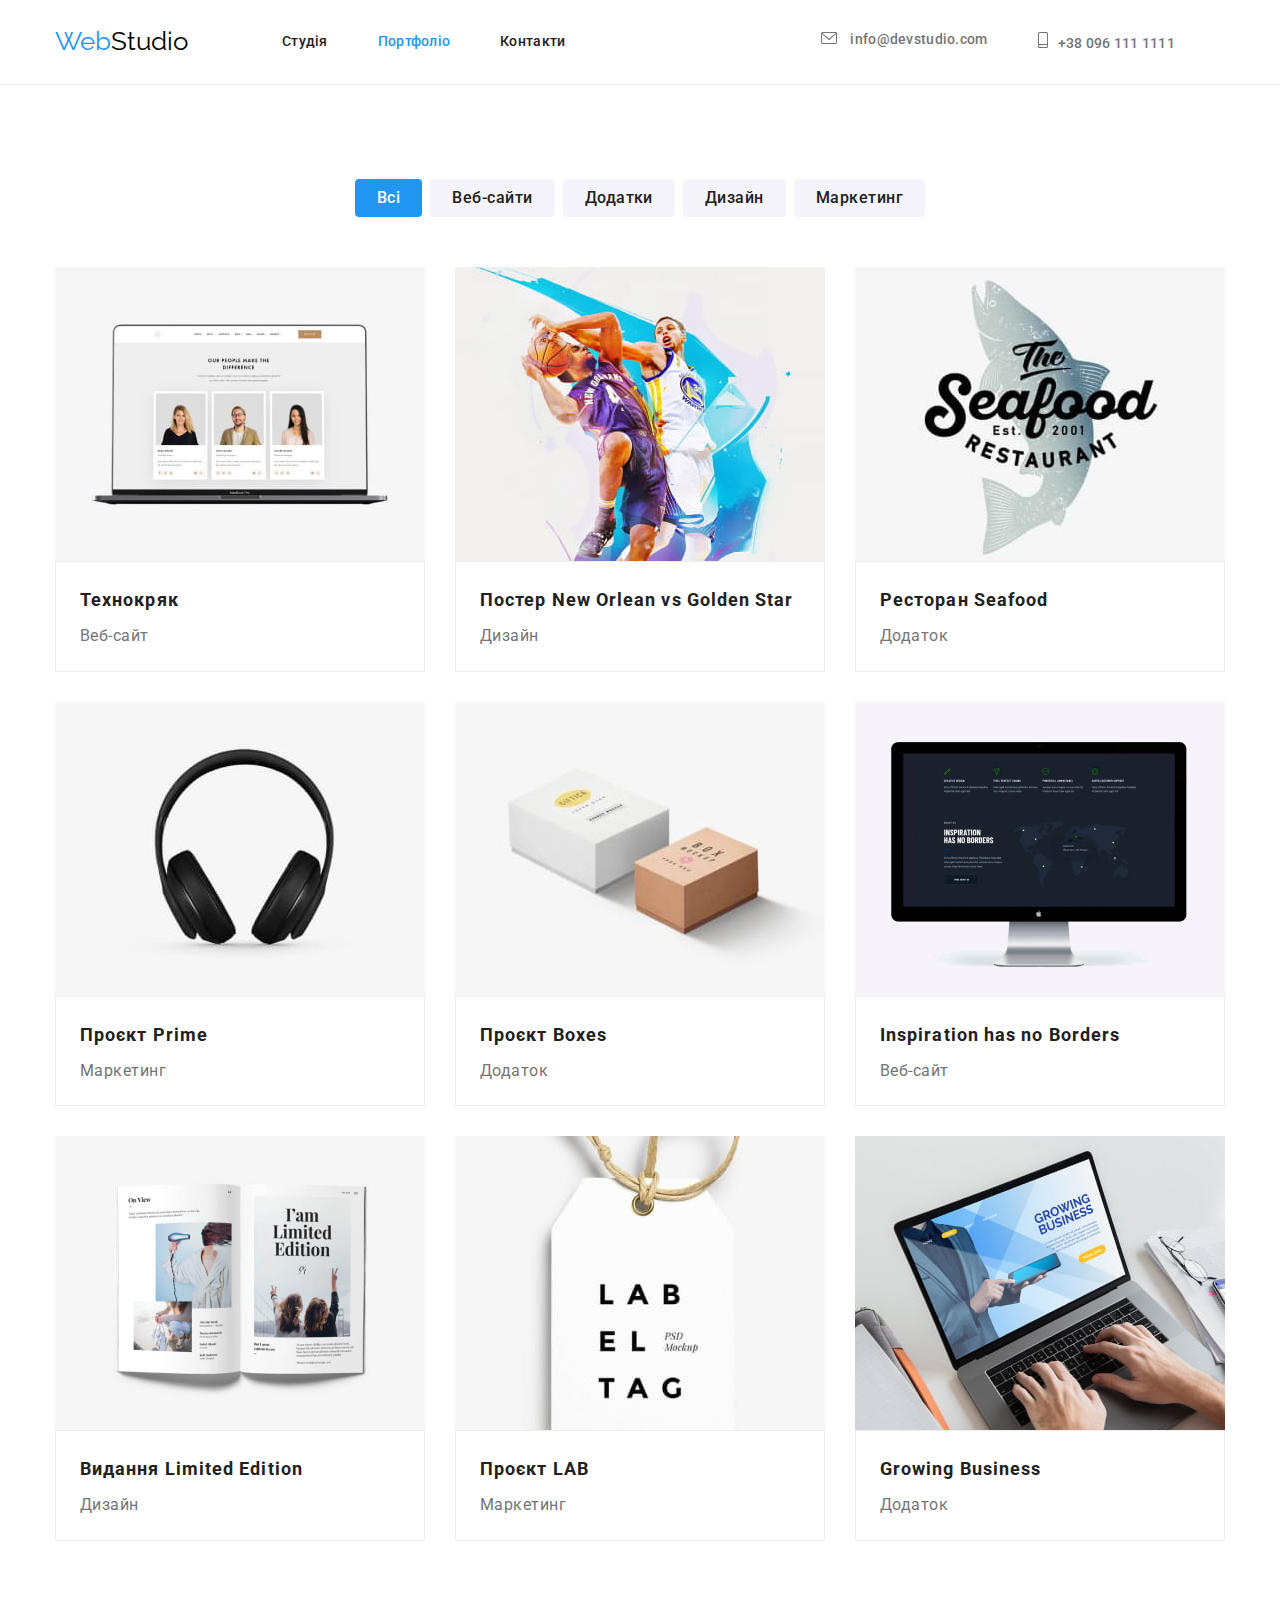
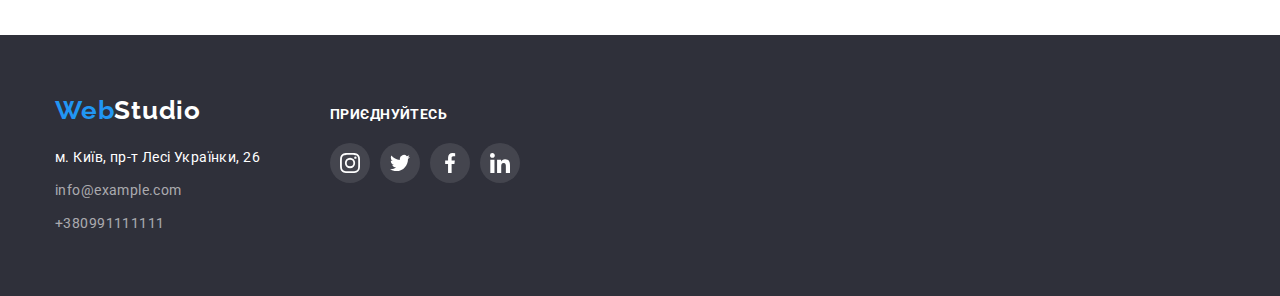
==== commit 0f21dc9b: "Додає розмітку і оформлення іконок, налаштований ефект ховеру" ====
--- a/portfolio.html
+++ b/portfolio.html
@@ -27,16 +27,15 @@
 
                 </ul>
                 <ul class="list site-nav header-container">
-                    <li class="item site-nav"><a class="item link mail-link" href="info@devstudio.com">
+                    <li class="item site-nav"><a class="link mail-link item-link" href="info@devstudio.com">
                             <svg class="icon-email" width="16" height="12">
                                 <use href="./images/icons.svg#envelope"></use>
                             </svg>
                             info@devstudio.com</a></li>
-                    <li class="item site-nav"><a class="item link tel-link" href="+380961111111"><svg class="icon-tel"
-                                width="10" height="16">
+                    <li class="item site-nav"><a class="link tel-link item-link" href="+380961111111"><svg
+                                class="icon-tel" width="10" height="16">
                                 <use href="./images/icons.svg#smartphone"></use>
-                            </svg>
-                            +38 096 111 1111</a>
+                            </svg>+38 096 111 1111</a>
                     </li>
                 </ul>
             </nav>
@@ -135,11 +134,9 @@
 
 
     <footer class="footer">
-        <div class="container">
-            <a class="link logo-link-address" href="WebStudio"><span class=" logo-accent">Web</span>Studio</a>
-        </div>
         <div class="container footer-container">
             <div class="footer-address">
+                <a class="link logo-link-address" href="WebStudio"><span class=" logo-accent">Web</span>Studio</a>
                 <address class="address">
                     м. Київ, пр-т Лесі Українки, 26 <br>
                     <a class="link email-link" href="mailto:info@example.com">info@example.com <br></a>
--- a/css/styles.css
+++ b/css/styles.css
@@ -110,27 +110,19 @@
  .icon-email{
     margin-right: 10px;
     align-items: center;
-    fill: var(--primari-text-color);
+    fill:currentColor;
     
  }
 .icon-tel{
     margin-right: 10px;
     align-items: center;
-    fill: var(--primari-text-color);
-}
-
+    fill: currentColor;
+}
 
 .link mail-link,
 .link tel-link {
     color: #757575;
 }
-.icon-email:hover,
-.icon-email:focus,
-.icon-tel:hover,
-.icon-tel:focus{
-    fill: var(--accent-color);
-}
-
 
 .site-nav.header-container {
     display: flex;
@@ -441,19 +433,21 @@
 .client:last-child{
     margin-right: 0;
 }
+.client-links{
+    display: flex;
+        align-items: center;
+        justify-content: center;
+        width: 170px;
+        height: 92px;
+        border: 1px solid #AFB1B8;
+        border-radius: 4px;
+        fill: #AFB1B8;
+}
 .client{
-    display: flex;
-    align-items: center;
-    justify-content: center;
-    width: 170px;
-    height: 92px;
     margin-right: 30px;
-    border: 1px solid #AFB1B8;
-    border-radius: 4px;
-    fill: #AFB1B8;
-}
-.client:hover,
-.client:focus{
+}
+.client-links:hover,
+.client-links:focus{
     fill: var(--accent-color);
     border: 1px solid #2196F3;
         border-radius: 4px;
@@ -482,13 +476,14 @@
 }
 .footer-container{
     display: flex;
+    align-items: baseline;
 }
 .footer-address{
-    display: inline-block;
+    display: flex;
+    flex-direction: column;
 }
 .social-title{
     display: flex;
-    align-items: baseline;
     font-style: normal;
     font-weight: 700;
     font-size: 14px;
@@ -502,8 +497,8 @@
 }
 
 .social-links{
-    display:inline-block;
-    align-items: center;
+    display:flex;
+    flex-direction: column;
     justify-content: center;
     
 }
